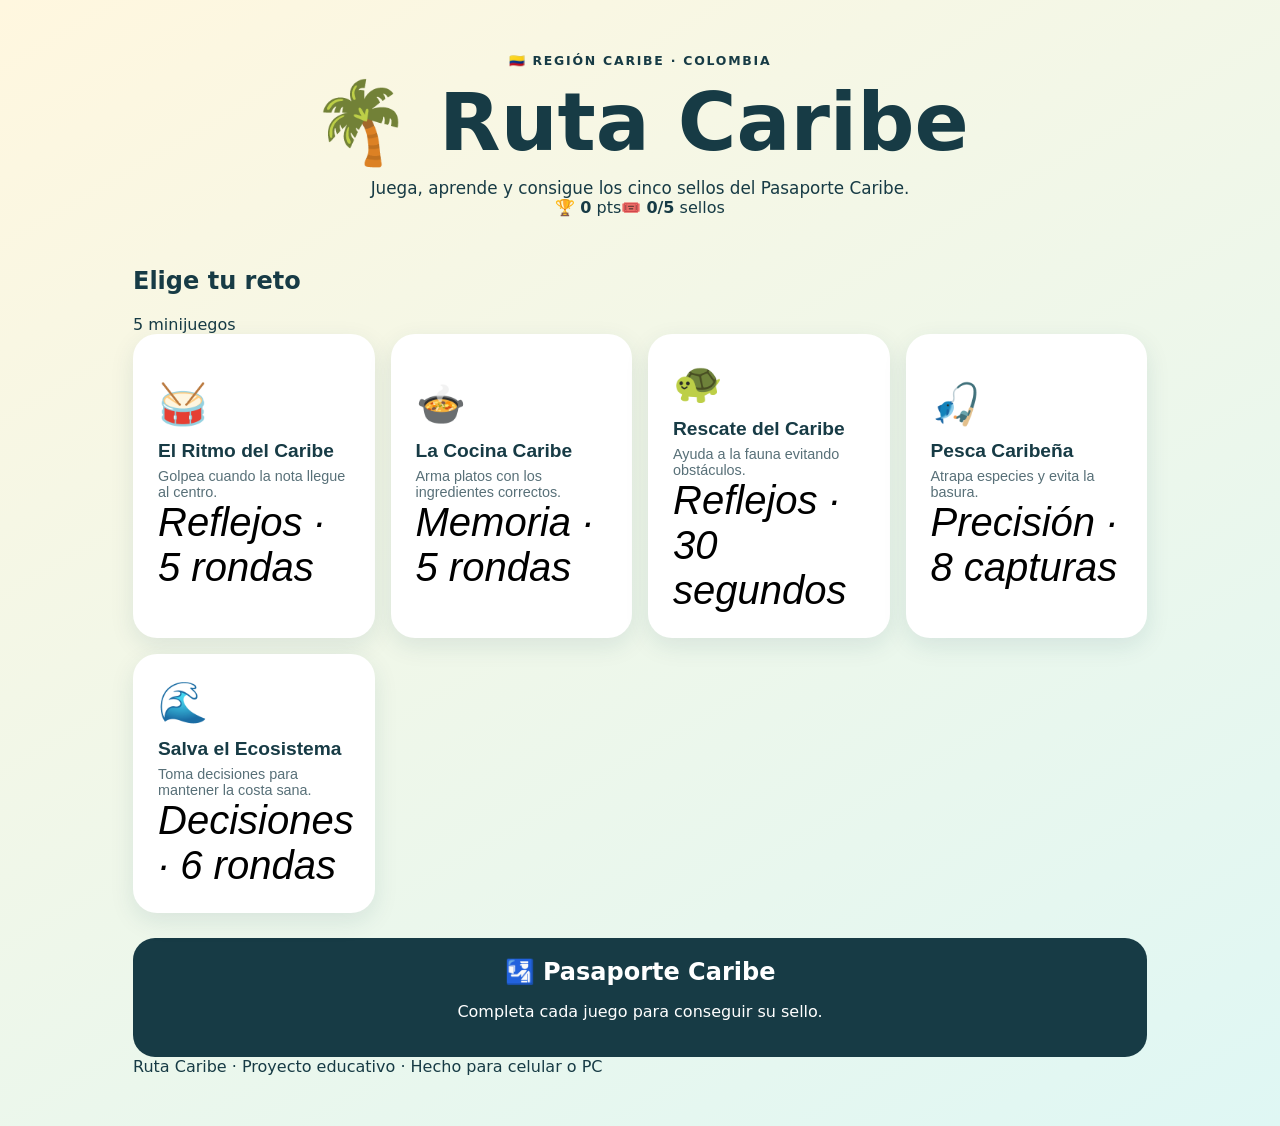
==== index.html @ 55f47e99 "Actualizar Ruta Caribe: cinco minijuegos" ====
<!doctype html><html lang="es"><head><meta charset="utf-8"><meta name="viewport" content="width=device-width,initial-scale=1"><meta name="theme-color" content="#087f8c"><title>Ruta Caribe · Juegos</title><link rel="stylesheet" href="style.css"></head><body><main><header class="hero"><div class="eyebrow">🇨🇴 REGIÓN CARIBE · COLOMBIA</div><h1>🌴 Ruta Caribe</h1><p>Juega, aprende y consigue los cinco sellos del Pasaporte Caribe.</p><div class="hero-stats"><span>🏆 <b id="totalScore">0</b> pts</span><span>🎟️ <b id="progress">0/5</b> sellos</span></div></header><section id="menu"><div class="section-title"><h2>Elige tu reto</h2><span>5 minijuegos</span></div><div class="grid"><button class="game-card" data-game="ritmo"><span class="icon">🥁</span><b>El Ritmo del Caribe</b><small>Golpea cuando la nota llegue al centro.</small><em>Reflejos · 5 rondas</em></button><button class="game-card" data-game="cocina"><span class="icon">🍲</span><b>La Cocina Caribe</b><small>Arma platos con los ingredientes correctos.</small><em>Memoria · 5 rondas</em></button><button class="game-card" data-game="rescate"><span class="icon">🐢</span><b>Rescate del Caribe</b><small>Ayuda a la fauna evitando obstáculos.</small><em>Reflejos · 30 segundos</em></button><button class="game-card" data-game="pesca"><span class="icon">🎣</span><b>Pesca Caribeña</b><small>Atrapa especies y evita la basura.</small><em>Precisión · 8 capturas</em></button><button class="game-card" data-game="eco"><span class="icon">🌊</span><b>Salva el Ecosistema</b><small>Toma decisiones para mantener la costa sana.</small><em>Decisiones · 6 rondas</em></button></div></section><section id="game" class="hidden"><button id="back" class="back">← Volver al menú</button><div id="gameContent"></div></section><section class="passport"><div><h2>🛂 Pasaporte Caribe</h2><p>Completa cada juego para conseguir su sello.</p></div><div id="stamps"></div></section><footer>Ruta Caribe · Proyecto educativo · Hecho para celular o PC</footer></main><script src="app.js"></script></body></html>
---- style.css ----
*{box-sizing:border-box}body{margin:0;font-family:system-ui,-apple-system,Segoe UI,sans-serif;background:linear-gradient(150deg,#fff7df,#dff7f4);color:#173b45;min-height:100vh}main{max-width:1050px;margin:auto;padding:28px 18px 50px}header{text-align:center;padding:25px 10px 30px}.eyebrow{font-size:.78rem;font-weight:800;letter-spacing:.14em}h1{font-size:clamp(2.4rem,8vw,5rem);margin:8px 0}header p{max-width:650px;margin:auto;font-size:1.05rem}.grid{display:grid;grid-template-columns:repeat(auto-fit,minmax(220px,1fr));gap:16px}.grid button{border:0;border-radius:24px;padding:25px;text-align:left;background:#fff;box-shadow:0 8px 25px #1748541a;cursor:pointer;transition:.2s;font-size:2.5rem}.grid button:hover{transform:translateY(-5px)}button b,button small{display:block}button b{font-size:1.2rem;margin:12px 0 6px;color:#173b45}button small{font-size:.9rem;color:#587078}.passport{margin-top:25px;background:#173b45;color:white;border-radius:22px;padding:20px;text-align:center}.passport h2{margin:0 0 12px}.hidden{display:none}.back{border:0;background:#fff;border-radius:12px;padding:10px 15px;cursor:pointer;margin-bottom:15px}.card{background:#fff;border-radius:24px;padding:25px;box-shadow:0 8px 25px #1748541a}.choices{display:grid;gap:10px;margin-top:18px}.choices button,.primary{border:0;border-radius:14px;padding:14px;background:#e7f5f2;cursor:pointer;font-weight:700}.choices button:hover,.primary:hover{background:#ccebe5}.score{font-weight:800}.place{font-size:3rem}.feedback{min-height:30px;font-weight:800;margin-top:15px}
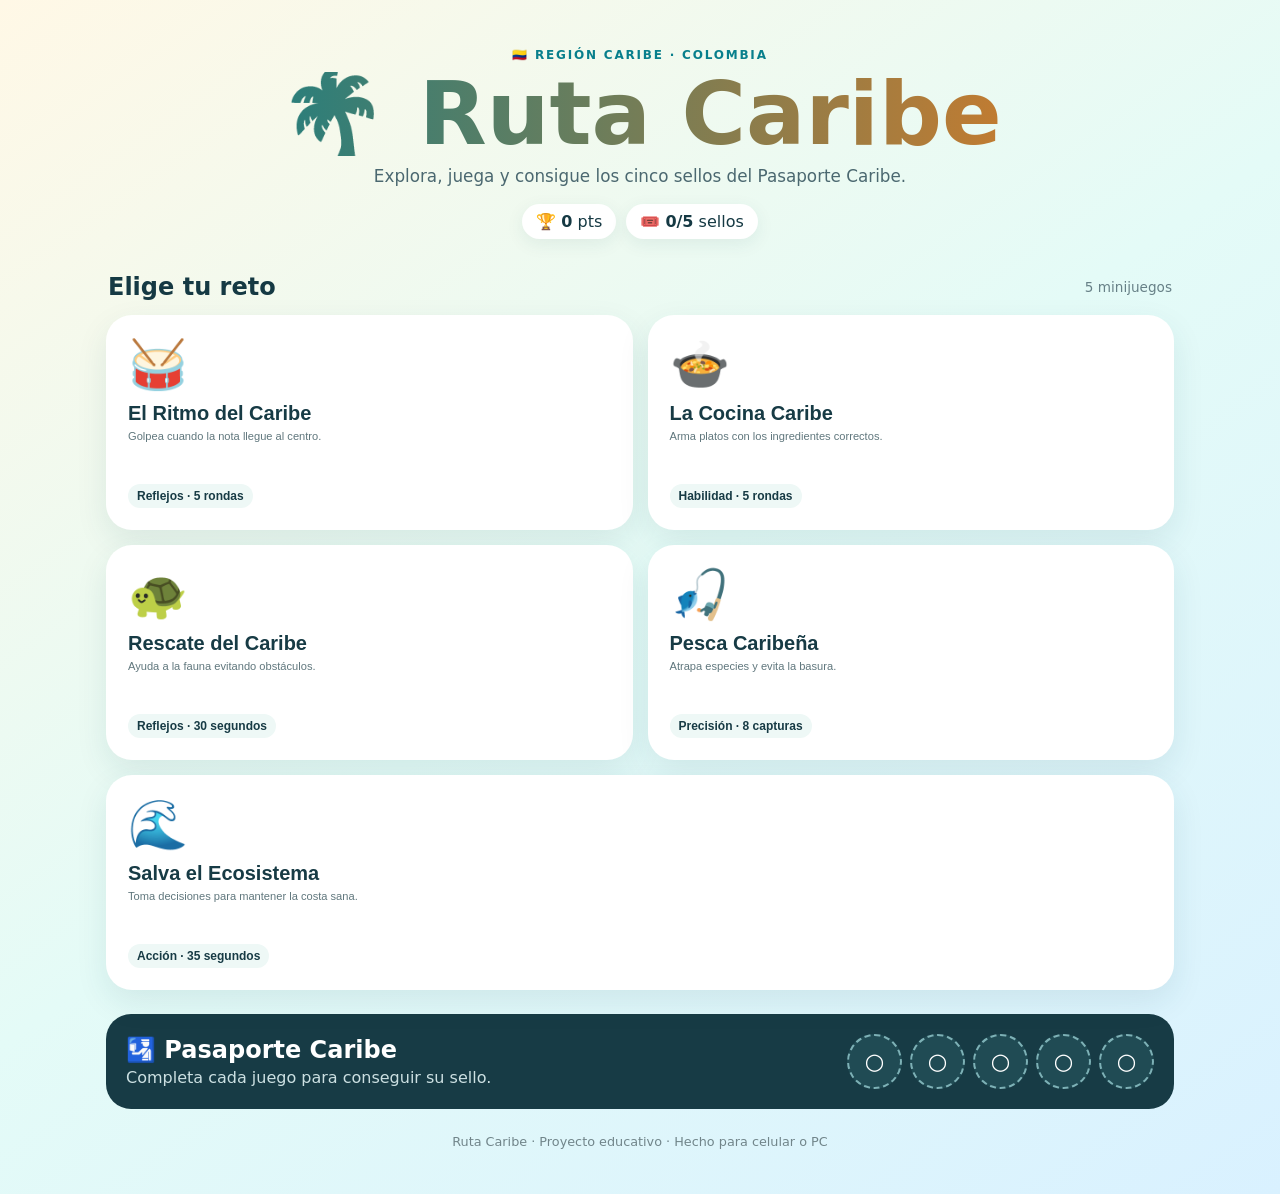
==== commit 5b7fec09: "Corregir menú y enfoque de minijuegos" ====
--- a/index.html
+++ b/index.html
@@ -1 +1 @@
-<!doctype html><html lang="es"><head><meta charset="utf-8"><meta name="viewport" content="width=device-width,initial-scale=1"><meta name="theme-color" content="#087f8c"><title>Ruta Caribe · Juegos</title><link rel="stylesheet" href="style.css"></head><body><main><header class="hero"><div class="eyebrow">🇨🇴 REGIÓN CARIBE · COLOMBIA</div><h1>🌴 Ruta Caribe</h1><p>Juega, aprende y consigue los cinco sellos del Pasaporte Caribe.</p><div class="hero-stats"><span>🏆 <b id="totalScore">0</b> pts</span><span>🎟️ <b id="progress">0/5</b> sellos</span></div></header><section id="menu"><div class="section-title"><h2>Elige tu reto</h2><span>5 minijuegos</span></div><div class="grid"><button class="game-card" data-game="ritmo"><span class="icon">🥁</span><b>El Ritmo del Caribe</b><small>Golpea cuando la nota llegue al centro.</small><em>Reflejos · 5 rondas</em></button><button class="game-card" data-game="cocina"><span class="icon">🍲</span><b>La Cocina Caribe</b><small>Arma platos con los ingredientes correctos.</small><em>Memoria · 5 rondas</em></button><button class="game-card" data-game="rescate"><span class="icon">🐢</span><b>Rescate del Caribe</b><small>Ayuda a la fauna evitando obstáculos.</small><em>Reflejos · 30 segundos</em></button><button class="game-card" data-game="pesca"><span class="icon">🎣</span><b>Pesca Caribeña</b><small>Atrapa especies y evita la basura.</small><em>Precisión · 8 capturas</em></button><button class="game-card" data-game="eco"><span class="icon">🌊</span><b>Salva el Ecosistema</b><small>Toma decisiones para mantener la costa sana.</small><em>Decisiones · 6 rondas</em></button></div></section><section id="game" class="hidden"><button id="back" class="back">← Volver al menú</button><div id="gameContent"></div></section><section class="passport"><div><h2>🛂 Pasaporte Caribe</h2><p>Completa cada juego para conseguir su sello.</p></div><div id="stamps"></div></section><footer>Ruta Caribe · Proyecto educativo · Hecho para celular o PC</footer></main><script src="app.js"></script></body></html>+<!doctype html><html lang="es"><head><meta charset="utf-8"><meta name="viewport" content="width=device-width,initial-scale=1"><meta name="theme-color" content="#087f8c"><title>Ruta Caribe · Juegos</title><link rel="stylesheet" href="style.css"></head><body><main><header class="hero"><div class="eyebrow">🇨🇴 REGIÓN CARIBE · COLOMBIA</div><h1>🌴 Ruta Caribe</h1><p>Explora, juega y consigue los cinco sellos del Pasaporte Caribe.</p><div class="hero-stats"><span>🏆 <b id="totalScore">0</b> pts</span><span>🎟️ <b id="progress">0/5</b> sellos</span></div></header><section id="menu"><div class="section-title"><h2>Elige tu reto</h2><span>5 minijuegos</span></div><div class="grid"><button class="game-card" data-game="ritmo"><span class="icon">🥁</span><b>El Ritmo del Caribe</b><small>Golpea cuando la nota llegue al centro.</small><em>Reflejos · 5 rondas</em></button><button class="game-card" data-game="cocina"><span class="icon">🍲</span><b>La Cocina Caribe</b><small>Arma platos con los ingredientes correctos.</small><em>Habilidad · 5 rondas</em></button><button class="game-card" data-game="rescate"><span class="icon">🐢</span><b>Rescate del Caribe</b><small>Ayuda a la fauna evitando obstáculos.</small><em>Reflejos · 30 segundos</em></button><button class="game-card" data-game="pesca"><span class="icon">🎣</span><b>Pesca Caribeña</b><small>Atrapa especies y evita la basura.</small><em>Precisión · 8 capturas</em></button><button class="game-card" data-game="eco"><span class="icon">🌊</span><b>Salva el Ecosistema</b><small>Toma decisiones para mantener la costa sana.</small><em>Acción · 35 segundos</em></button></div></section><section id="game" class="hidden"><button id="back" class="back">← Volver al menú</button><div id="gameContent"></div></section><section class="passport"><div><h2>🛂 Pasaporte Caribe</h2><p>Completa cada juego para conseguir su sello.</p></div><div id="stamps"></div></section><footer>Ruta Caribe · Proyecto educativo · Hecho para celular o PC</footer></main><script src="app.js"></script></body></html>
--- a/style.css
+++ b/style.css
@@ -1 +1 @@
-*{box-sizing:border-box}body{margin:0;font-family:system-ui,-apple-system,Segoe UI,sans-serif;background:linear-gradient(150deg,#fff7df,#dff7f4);color:#173b45;min-height:100vh}main{max-width:1050px;margin:auto;padding:28px 18px 50px}header{text-align:center;padding:25px 10px 30px}.eyebrow{font-size:.78rem;font-weight:800;letter-spacing:.14em}h1{font-size:clamp(2.4rem,8vw,5rem);margin:8px 0}header p{max-width:650px;margin:auto;font-size:1.05rem}.grid{display:grid;grid-template-columns:repeat(auto-fit,minmax(220px,1fr));gap:16px}.grid button{border:0;border-radius:24px;padding:25px;text-align:left;background:#fff;box-shadow:0 8px 25px #1748541a;cursor:pointer;transition:.2s;font-size:2.5rem}.grid button:hover{transform:translateY(-5px)}button b,button small{display:block}button b{font-size:1.2rem;margin:12px 0 6px;color:#173b45}button small{font-size:.9rem;color:#587078}.passport{margin-top:25px;background:#173b45;color:white;border-radius:22px;padding:20px;text-align:center}.passport h2{margin:0 0 12px}.hidden{display:none}.back{border:0;background:#fff;border-radius:12px;padding:10px 15px;cursor:pointer;margin-bottom:15px}.card{background:#fff;border-radius:24px;padding:25px;box-shadow:0 8px 25px #1748541a}.choices{display:grid;gap:10px;margin-top:18px}.choices button,.primary{border:0;border-radius:14px;padding:14px;background:#e7f5f2;cursor:pointer;font-weight:700}.choices button:hover,.primary:hover{background:#ccebe5}.score{font-weight:800}.place{font-size:3rem}.feedback{min-height:30px;font-weight:800;margin-top:15px}+*{box-sizing:border-box}body{margin:0;font-family:system-ui,-apple-system,"Segoe UI",sans-serif;background:linear-gradient(145deg,#fff8e6,#e4fbf7,#d9f1ff);color:#153943;min-height:100vh}main{width:min(1100px,100%);margin:auto;padding:20px 16px 45px}.hero{text-align:center;padding:28px 10px 24px}.eyebrow{font-size:.75rem;font-weight:900;letter-spacing:.15em;color:#087f8c}.hero h1{font-size:clamp(2.7rem,11vw,5.5rem);line-height:.95;margin:10px 0;background:linear-gradient(90deg,#087f8c,#e27b21);-webkit-background-clip:text;background-clip:text;color:transparent}.hero p{max-width:620px;margin:0 auto 18px;font-size:1.05rem;color:#4b6870}.hero-stats{display:flex;justify-content:center;gap:10px;flex-wrap:wrap}.hero-stats span{background:#fff;border-radius:99px;padding:8px 14px;box-shadow:0 5px 18px #17485414}.section-title{display:flex;align-items:center;justify-content:space-between;margin:10px 2px 14px}.section-title h2{margin:0}.section-title span{font-size:.85rem;color:#678087}.grid{display:grid;grid-template-columns:repeat(2,1fr);gap:15px}.game-card{border:0;border-radius:26px;padding:22px;text-align:left;background:#fff;box-shadow:0 12px 32px #17485418;cursor:pointer;transition:.2s;color:#173b45}.game-card:hover{transform:translateY(-5px)}.game-card .icon{font-size:3rem;display:block}.game-card b{font-size:1.25rem;display:block;margin:9px 0 5px}.game-card small{display:block;color:#60777d;min-height:42px}.game-card em{display:inline-block;margin-top:12px;font-size:.75rem;font-style:normal;font-weight:800;padding:5px 9px;border-radius:99px;background:#eef8f6}.game-card:last-child{grid-column:1/-1}.hidden{display:none!important}.back,.primary{border:0;background:#fff;border-radius:14px;padding:10px 16px;cursor:pointer;font-weight:800;box-shadow:0 5px 15px #17485414}.back{margin-bottom:14px}.card{background:#fff;border-radius:26px;padding:24px;box-shadow:0 12px 35px #17485418}.game-head{display:flex;justify-content:space-between;gap:10px;align-items:center;flex-wrap:wrap}.game-head h2{margin:0}.badge{background:#e9f7f4;border-radius:99px;padding:7px 11px;font-weight:800}.choices,.cook-grid{display:grid;grid-template-columns:repeat(2,1fr);gap:10px;margin-top:18px}.choices button,.ingredient{border:0;border-radius:15px;padding:14px;background:#eaf6f4;cursor:pointer;font-weight:800;color:#173b45}.feedback{min-height:28px;font-weight:900;margin-top:14px}.score-big{text-align:center;font-size:2rem;font-weight:950}.bar,.meter{height:12px;border-radius:99px;background:#e9eeee;overflow:hidden;margin:12px 0}.bar i,.meter i{display:block;height:100%;transition:.3s}.timing{height:90px;background:#edf7f5;border-radius:18px;position:relative;overflow:hidden;margin:22px 0}.timing .target{position:absolute;left:47%;width:6%;height:100%;background:#9adfd4}.note{position:absolute;top:18px;font-size:2.8rem}.ingredient{background:#fff;border:2px solid #e5ecec}.ingredient.selected{border-color:#087f8c;background:#e8f7f4}.dish{text-align:center;font-size:4rem}.arena{height:300px;border-radius:22px;background:linear-gradient(#a8e5f0 0 60%,#d8c58c 60%);position:relative;overflow:hidden}.player{position:absolute;bottom:25px;left:45%;font-size:3rem}.obstacle,.coin{position:absolute;font-size:2.2rem}.fish-zone{height:330px;border-radius:22px;background:linear-gradient(#8edbe8,#1593ad 70%,#0d7085);position:relative;overflow:hidden}.fish,.trash{position:absolute;font-size:2.2rem;cursor:pointer}.eco-option{display:grid;grid-template-columns:auto 1fr;gap:12px;align-items:center;text-align:left;width:100%;border:0;border-radius:15px;padding:15px;background:#eaf6f4;margin:8px 0;cursor:pointer}.passport{margin-top:24px;background:#173b45;color:#fff;border-radius:25px;padding:20px;display:flex;align-items:center;justify-content:space-between;gap:15px;flex-wrap:wrap}.passport h2{margin:0 0 4px}.passport p{margin:0;color:#cce0e2}.stamp-row{display:flex;gap:8px}.stamp{width:55px;height:55px;border-radius:50%;border:2px dashed #7db1b6;display:grid;place-items:center;font-size:1.4rem;background:#204b54}.stamp.done{background:#ffc857;color:#173b45;border-style:solid}footer{text-align:center;color:#71858a;font-size:.8rem;margin-top:25px}@media(max-width:650px){.grid,.choices,.cook-grid{grid-template-columns:1fr}.game-card:last-child{grid-column:auto}.card{padding:18px}.stamp{width:48px;height:48px}}
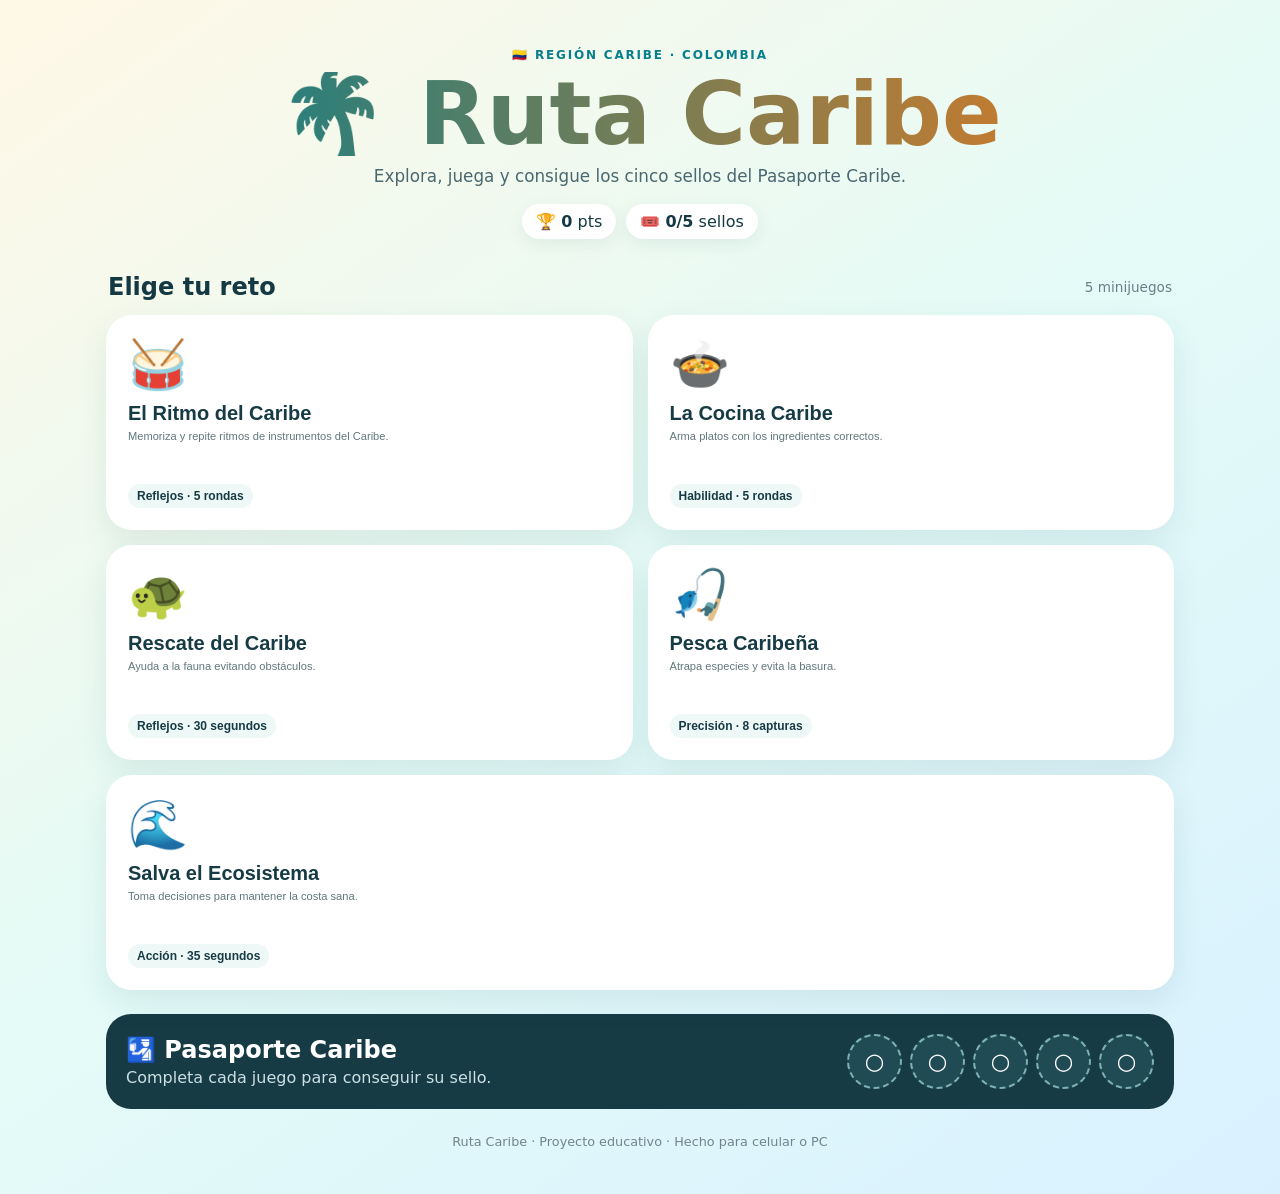
==== commit a97522e8: "Actualizar descripcion de El Ritmo del Caribe" ====
--- a/index.html
+++ b/index.html
@@ -1 +1 @@
-<!doctype html><html lang="es"><head><meta charset="utf-8"><meta name="viewport" content="width=device-width,initial-scale=1"><meta name="theme-color" content="#087f8c"><title>Ruta Caribe · Juegos</title><link rel="stylesheet" href="style.css"></head><body><main><header class="hero"><div class="eyebrow">🇨🇴 REGIÓN CARIBE · COLOMBIA</div><h1>🌴 Ruta Caribe</h1><p>Explora, juega y consigue los cinco sellos del Pasaporte Caribe.</p><div class="hero-stats"><span>🏆 <b id="totalScore">0</b> pts</span><span>🎟️ <b id="progress">0/5</b> sellos</span></div></header><section id="menu"><div class="section-title"><h2>Elige tu reto</h2><span>5 minijuegos</span></div><div class="grid"><button class="game-card" data-game="ritmo"><span class="icon">🥁</span><b>El Ritmo del Caribe</b><small>Golpea cuando la nota llegue al centro.</small><em>Reflejos · 5 rondas</em></button><button class="game-card" data-game="cocina"><span class="icon">🍲</span><b>La Cocina Caribe</b><small>Arma platos con los ingredientes correctos.</small><em>Habilidad · 5 rondas</em></button><button class="game-card" data-game="rescate"><span class="icon">🐢</span><b>Rescate del Caribe</b><small>Ayuda a la fauna evitando obstáculos.</small><em>Reflejos · 30 segundos</em></button><button class="game-card" data-game="pesca"><span class="icon">🎣</span><b>Pesca Caribeña</b><small>Atrapa especies y evita la basura.</small><em>Precisión · 8 capturas</em></button><button class="game-card" data-game="eco"><span class="icon">🌊</span><b>Salva el Ecosistema</b><small>Toma decisiones para mantener la costa sana.</small><em>Acción · 35 segundos</em></button></div></section><section id="game" class="hidden"><button id="back" class="back">← Volver al menú</button><div id="gameContent"></div></section><section class="passport"><div><h2>🛂 Pasaporte Caribe</h2><p>Completa cada juego para conseguir su sello.</p></div><div id="stamps"></div></section><footer>Ruta Caribe · Proyecto educativo · Hecho para celular o PC</footer></main><script src="app.js"></script></body></html>+<!doctype html><html lang="es"><head><meta charset="utf-8"><meta name="viewport" content="width=device-width,initial-scale=1"><meta name="theme-color" content="#087f8c"><title>Ruta Caribe · Juegos</title><link rel="stylesheet" href="style.css"></head><body><main><header class="hero"><div class="eyebrow">🇨🇴 REGIÓN CARIBE · COLOMBIA</div><h1>🌴 Ruta Caribe</h1><p>Explora, juega y consigue los cinco sellos del Pasaporte Caribe.</p><div class="hero-stats"><span>🏆 <b id="totalScore">0</b> pts</span><span>🎟️ <b id="progress">0/5</b> sellos</span></div></header><section id="menu"><div class="section-title"><h2>Elige tu reto</h2><span>5 minijuegos</span></div><div class="grid"><button class="game-card" data-game="ritmo"><span class="icon">🥁</span><b>El Ritmo del Caribe</b><small>Memoriza y repite ritmos de instrumentos del Caribe.</small><em>Reflejos · 5 rondas</em></button><button class="game-card" data-game="cocina"><span class="icon">🍲</span><b>La Cocina Caribe</b><small>Arma platos con los ingredientes correctos.</small><em>Habilidad · 5 rondas</em></button><button class="game-card" data-game="rescate"><span class="icon">🐢</span><b>Rescate del Caribe</b><small>Ayuda a la fauna evitando obstáculos.</small><em>Reflejos · 30 segundos</em></button><button class="game-card" data-game="pesca"><span class="icon">🎣</span><b>Pesca Caribeña</b><small>Atrapa especies y evita la basura.</small><em>Precisión · 8 capturas</em></button><button class="game-card" data-game="eco"><span class="icon">🌊</span><b>Salva el Ecosistema</b><small>Toma decisiones para mantener la costa sana.</small><em>Acción · 35 segundos</em></button></div></section><section id="game" class="hidden"><button id="back" class="back">← Volver al menú</button><div id="gameContent"></div></section><section class="passport"><div><h2>🛂 Pasaporte Caribe</h2><p>Completa cada juego para conseguir su sello.</p></div><div id="stamps"></div></section><footer>Ruta Caribe · Proyecto educativo · Hecho para celular o PC</footer></main><script src="app.js"></script></body></html>
--- a/style.css
+++ b/style.css
@@ -1 +1,7 @@
-*{box-sizing:border-box}body{margin:0;font-family:system-ui,-apple-system,"Segoe UI",sans-serif;background:linear-gradient(145deg,#fff8e6,#e4fbf7,#d9f1ff);color:#153943;min-height:100vh}main{width:min(1100px,100%);margin:auto;padding:20px 16px 45px}.hero{text-align:center;padding:28px 10px 24px}.eyebrow{font-size:.75rem;font-weight:900;letter-spacing:.15em;color:#087f8c}.hero h1{font-size:clamp(2.7rem,11vw,5.5rem);line-height:.95;margin:10px 0;background:linear-gradient(90deg,#087f8c,#e27b21);-webkit-background-clip:text;background-clip:text;color:transparent}.hero p{max-width:620px;margin:0 auto 18px;font-size:1.05rem;color:#4b6870}.hero-stats{display:flex;justify-content:center;gap:10px;flex-wrap:wrap}.hero-stats span{background:#fff;border-radius:99px;padding:8px 14px;box-shadow:0 5px 18px #17485414}.section-title{display:flex;align-items:center;justify-content:space-between;margin:10px 2px 14px}.section-title h2{margin:0}.section-title span{font-size:.85rem;color:#678087}.grid{display:grid;grid-template-columns:repeat(2,1fr);gap:15px}.game-card{border:0;border-radius:26px;padding:22px;text-align:left;background:#fff;box-shadow:0 12px 32px #17485418;cursor:pointer;transition:.2s;color:#173b45}.game-card:hover{transform:translateY(-5px)}.game-card .icon{font-size:3rem;display:block}.game-card b{font-size:1.25rem;display:block;margin:9px 0 5px}.game-card small{display:block;color:#60777d;min-height:42px}.game-card em{display:inline-block;margin-top:12px;font-size:.75rem;font-style:normal;font-weight:800;padding:5px 9px;border-radius:99px;background:#eef8f6}.game-card:last-child{grid-column:1/-1}.hidden{display:none!important}.back,.primary{border:0;background:#fff;border-radius:14px;padding:10px 16px;cursor:pointer;font-weight:800;box-shadow:0 5px 15px #17485414}.back{margin-bottom:14px}.card{background:#fff;border-radius:26px;padding:24px;box-shadow:0 12px 35px #17485418}.game-head{display:flex;justify-content:space-between;gap:10px;align-items:center;flex-wrap:wrap}.game-head h2{margin:0}.badge{background:#e9f7f4;border-radius:99px;padding:7px 11px;font-weight:800}.choices,.cook-grid{display:grid;grid-template-columns:repeat(2,1fr);gap:10px;margin-top:18px}.choices button,.ingredient{border:0;border-radius:15px;padding:14px;background:#eaf6f4;cursor:pointer;font-weight:800;color:#173b45}.feedback{min-height:28px;font-weight:900;margin-top:14px}.score-big{text-align:center;font-size:2rem;font-weight:950}.bar,.meter{height:12px;border-radius:99px;background:#e9eeee;overflow:hidden;margin:12px 0}.bar i,.meter i{display:block;height:100%;transition:.3s}.timing{height:90px;background:#edf7f5;border-radius:18px;position:relative;overflow:hidden;margin:22px 0}.timing .target{position:absolute;left:47%;width:6%;height:100%;background:#9adfd4}.note{position:absolute;top:18px;font-size:2.8rem}.ingredient{background:#fff;border:2px solid #e5ecec}.ingredient.selected{border-color:#087f8c;background:#e8f7f4}.dish{text-align:center;font-size:4rem}.arena{height:300px;border-radius:22px;background:linear-gradient(#a8e5f0 0 60%,#d8c58c 60%);position:relative;overflow:hidden}.player{position:absolute;bottom:25px;left:45%;font-size:3rem}.obstacle,.coin{position:absolute;font-size:2.2rem}.fish-zone{height:330px;border-radius:22px;background:linear-gradient(#8edbe8,#1593ad 70%,#0d7085);position:relative;overflow:hidden}.fish,.trash{position:absolute;font-size:2.2rem;cursor:pointer}.eco-option{display:grid;grid-template-columns:auto 1fr;gap:12px;align-items:center;text-align:left;width:100%;border:0;border-radius:15px;padding:15px;background:#eaf6f4;margin:8px 0;cursor:pointer}.passport{margin-top:24px;background:#173b45;color:#fff;border-radius:25px;padding:20px;display:flex;align-items:center;justify-content:space-between;gap:15px;flex-wrap:wrap}.passport h2{margin:0 0 4px}.passport p{margin:0;color:#cce0e2}.stamp-row{display:flex;gap:8px}.stamp{width:55px;height:55px;border-radius:50%;border:2px dashed #7db1b6;display:grid;place-items:center;font-size:1.4rem;background:#204b54}.stamp.done{background:#ffc857;color:#173b45;border-style:solid}footer{text-align:center;color:#71858a;font-size:.8rem;margin-top:25px}@media(max-width:650px){.grid,.choices,.cook-grid{grid-template-columns:1fr}.game-card:last-child{grid-column:auto}.card{padding:18px}.stamp{width:48px;height:48px}}+*{box-sizing:border-box}body{margin:0;font-family:system-ui,-apple-system,"Segoe UI",sans-serif;background:linear-gradient(145deg,#fff8e6,#e4fbf7,#d9f1ff);color:#153943;min-height:100vh}main{width:min(1100px,100%);margin:auto;padding:20px 16px 45px}.hero{text-align:center;padding:28px 10px 24px}.eyebrow{font-size:.75rem;font-weight:900;letter-spacing:.15em;color:#087f8c}.hero h1{font-size:clamp(2.7rem,11vw,5.5rem);line-height:.95;margin:10px 0;background:linear-gradient(90deg,#087f8c,#e27b21);-webkit-background-clip:text;background-clip:text;color:transparent}.hero p{max-width:620px;margin:0 auto 18px;font-size:1.05rem;color:#4b6870}.hero-stats{display:flex;justify-content:center;gap:10px;flex-wrap:wrap}.hero-stats span{background:#fff;border-radius:99px;padding:8px 14px;box-shadow:0 5px 18px #17485414}.section-title{display:flex;align-items:center;justify-content:space-between;margin:10px 2px 14px}.section-title h2{margin:0}.section-title span{font-size:.85rem;color:#678087}.grid{display:grid;grid-template-columns:repeat(2,1fr);gap:15px}.game-card{border:0;border-radius:26px;padding:22px;text-align:left;background:#fff;box-shadow:0 12px 32px #17485418;cursor:pointer;transition:.2s;color:#173b45}.game-card:hover{transform:translateY(-5px)}.game-card .icon{font-size:3rem;display:block}.game-card b{font-size:1.25rem;display:block;margin:9px 0 5px}.game-card small{display:block;color:#60777d;min-height:42px}.game-card em{display:inline-block;margin-top:12px;font-size:.75rem;font-style:normal;font-weight:800;padding:5px 9px;border-radius:99px;background:#eef8f6}.game-card:last-child{grid-column:1/-1}.hidden{display:none!important}.back,.primary{border:0;background:#fff;border-radius:14px;padding:10px 16px;cursor:pointer;font-weight:800;box-shadow:0 5px 15px #17485414}.back{margin-bottom:14px}.card{background:#fff;border-radius:26px;padding:24px;box-shadow:0 12px 35px #17485418}.game-head{display:flex;justify-content:space-between;gap:10px;align-items:center;flex-wrap:wrap}.game-head h2{margin:0}.badge{background:#e9f7f4;border-radius:99px;padding:7px 11px;font-weight:800}.choices,.cook-grid{display:grid;grid-template-columns:repeat(2,1fr);gap:10px;margin-top:18px}.choices button,.ingredient{border:0;border-radius:15px;padding:14px;background:#eaf6f4;cursor:pointer;font-weight:800;color:#173b45}.feedback{min-height:28px;font-weight:900;margin-top:14px}.score-big{text-align:center;font-size:2rem;font-weight:950}.bar,.meter{height:12px;border-radius:99px;background:#e9eeee;overflow:hidden;margin:12px 0}.bar i,.meter i{display:block;height:100%;transition:.3s}.timing{height:90px;background:#edf7f5;border-radius:18px;position:relative;overflow:hidden;margin:22px 0}.timing .target{position:absolute;left:47%;width:6%;height:100%;background:#9adfd4}.note{position:absolute;top:18px;font-size:2.8rem}.ingredient{background:#fff;border:2px solid #e5ecec}.ingredient.selected{border-color:#087f8c;background:#e8f7f4}.dish{text-align:center;font-size:4rem}.arena{height:300px;border-radius:22px;background:linear-gradient(#a8e5f0 0 60%,#d8c58c 60%);position:relative;overflow:hidden}.player{position:absolute;bottom:25px;left:45%;font-size:3rem}.obstacle,.coin{position:absolute;font-size:2.2rem}.fish-zone{height:330px;border-radius:22px;background:linear-gradient(#8edbe8,#1593ad 70%,#0d7085);position:relative;overflow:hidden}.fish,.trash{position:absolute;font-size:2.2rem;cursor:pointer}.eco-option{display:grid;grid-template-columns:auto 1fr;gap:12px;align-items:center;text-align:left;width:100%;border:0;border-radius:15px;padding:15px;background:#eaf6f4;margin:8px 0;cursor:pointer}.passport{margin-top:24px;background:#173b45;color:#fff;border-radius:25px;padding:20px;display:flex;align-items:center;justify-content:space-between;gap:15px;flex-wrap:wrap}.passport h2{margin:0 0 4px}.passport p{margin:0;color:#cce0e2}.stamp-row{display:flex;gap:8px}.stamp{width:55px;height:55px;border-radius:50%;border:2px dashed #7db1b6;display:grid;place-items:center;font-size:1.4rem;background:#204b54}.stamp.done{background:#ffc857;color:#173b45;border-style:solid}footer{text-align:center;color:#71858a;font-size:.8rem;margin-top:25px}@media(max-width:650px){.grid,.choices,.cook-grid{grid-template-columns:1fr}.game-card:last-child{grid-column:auto}.card{padding:18px}.stamp{width:48px;height:48px}}
+.big-action{font-size:1.05rem;padding:14px 18px}
+.action-row{display:flex;gap:10px;flex-wrap:wrap;margin-top:14px}
+.stat-line{display:flex;justify-content:space-between;gap:10px;flex-wrap:wrap;margin:12px 0;font-weight:800}
+.choice-note{font-size:.9rem;color:#698087}
+.eco-board{touch-action:manipulation}
+.eco-item{position:absolute;font-size:2rem;border:0;background:transparent;cursor:pointer}
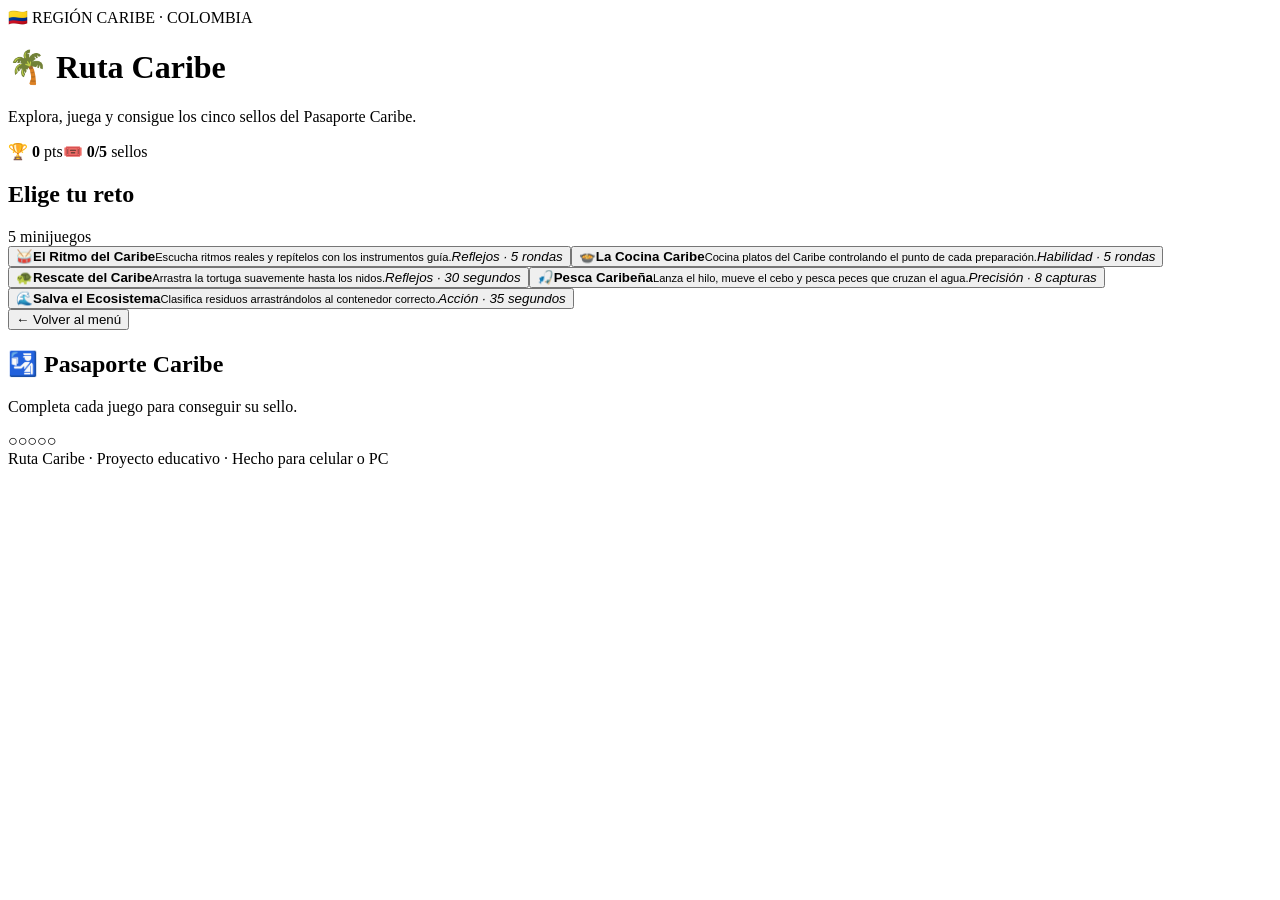
==== commit 47dd0d5a: "Actualizar descripciones de los minijuegos" ====
--- a/index.html
+++ b/index.html
@@ -1 +1 @@
-<!doctype html><html lang="es"><head><meta charset="utf-8"><meta name="viewport" content="width=device-width,initial-scale=1"><meta name="theme-color" content="#087f8c"><title>Ruta Caribe · Juegos</title><link rel="stylesheet" href="style.css"></head><body><main><header class="hero"><div class="eyebrow">🇨🇴 REGIÓN CARIBE · COLOMBIA</div><h1>🌴 Ruta Caribe</h1><p>Explora, juega y consigue los cinco sellos del Pasaporte Caribe.</p><div class="hero-stats"><span>🏆 <b id="totalScore">0</b> pts</span><span>🎟️ <b id="progress">0/5</b> sellos</span></div></header><section id="menu"><div class="section-title"><h2>Elige tu reto</h2><span>5 minijuegos</span></div><div class="grid"><button class="game-card" data-game="ritmo"><span class="icon">🥁</span><b>El Ritmo del Caribe</b><small>Memoriza y repite ritmos de instrumentos del Caribe.</small><em>Reflejos · 5 rondas</em></button><button class="game-card" data-game="cocina"><span class="icon">🍲</span><b>La Cocina Caribe</b><small>Arma platos con los ingredientes correctos.</small><em>Habilidad · 5 rondas</em></button><button class="game-card" data-game="rescate"><span class="icon">🐢</span><b>Rescate del Caribe</b><small>Ayuda a la fauna evitando obstáculos.</small><em>Reflejos · 30 segundos</em></button><button class="game-card" data-game="pesca"><span class="icon">🎣</span><b>Pesca Caribeña</b><small>Atrapa especies y evita la basura.</small><em>Precisión · 8 capturas</em></button><button class="game-card" data-game="eco"><span class="icon">🌊</span><b>Salva el Ecosistema</b><small>Toma decisiones para mantener la costa sana.</small><em>Acción · 35 segundos</em></button></div></section><section id="game" class="hidden"><button id="back" class="back">← Volver al menú</button><div id="gameContent"></div></section><section class="passport"><div><h2>🛂 Pasaporte Caribe</h2><p>Completa cada juego para conseguir su sello.</p></div><div id="stamps"></div></section><footer>Ruta Caribe · Proyecto educativo · Hecho para celular o PC</footer></main><script src="app.js"></script></body></html>+<!doctype html><html lang="es"><head><meta charset="utf-8"><meta name="viewport" content="width=device-width,initial-scale=1"><meta name="theme-color" content="#087f8c"><title>Ruta Caribe · Juegos</title><link rel="stylesheet" href="style.css"></head><body><main><header class="hero"><div class="eyebrow">🇨🇴 REGIÓN CARIBE · COLOMBIA</div><h1>🌴 Ruta Caribe</h1><p>Explora, juega y consigue los cinco sellos del Pasaporte Caribe.</p><div class="hero-stats"><span>🏆 <b id="totalScore">0</b> pts</span><span>🎟️ <b id="progress">0/5</b> sellos</span></div></header><section id="menu"><div class="section-title"><h2>Elige tu reto</h2><span>5 minijuegos</span></div><div class="grid"><button class="game-card" data-game="ritmo"><span class="icon">🥁</span><b>El Ritmo del Caribe</b><small>Escucha ritmos reales y repítelos con los instrumentos guía.</small><em>Reflejos · 5 rondas</em></button><button class="game-card" data-game="cocina"><span class="icon">🍲</span><b>La Cocina Caribe</b><small>Cocina platos del Caribe controlando el punto de cada preparación.</small><em>Habilidad · 5 rondas</em></button><button class="game-card" data-game="rescate"><span class="icon">🐢</span><b>Rescate del Caribe</b><small>Arrastra la tortuga suavemente hasta los nidos.</small><em>Reflejos · 30 segundos</em></button><button class="game-card" data-game="pesca"><span class="icon">🎣</span><b>Pesca Caribeña</b><small>Lanza el hilo, mueve el cebo y pesca peces que cruzan el agua.</small><em>Precisión · 8 capturas</em></button><button class="game-card" data-game="eco"><span class="icon">🌊</span><b>Salva el Ecosistema</b><small>Clasifica residuos arrastrándolos al contenedor correcto.</small><em>Acción · 35 segundos</em></button></div></section><section id="game" class="hidden"><button id="back" class="back">← Volver al menú</button><div id="gameContent"></div></section><section class="passport"><div><h2>🛂 Pasaporte Caribe</h2><p>Completa cada juego para conseguir su sello.</p></div><div id="stamps"></div></section><footer>Ruta Caribe · Proyecto educativo · Hecho para celular o PC</footer></main><script src="app.js"></script></body></html>
--- a/style.css
+++ b/style.css
@@ -1,7 +1,8 @@
-*{box-sizing:border-box}body{margin:0;font-family:system-ui,-apple-system,"Segoe UI",sans-serif;background:linear-gradient(145deg,#fff8e6,#e4fbf7,#d9f1ff);color:#153943;min-height:100vh}main{width:min(1100px,100%);margin:auto;padding:20px 16px 45px}.hero{text-align:center;padding:28px 10px 24px}.eyebrow{font-size:.75rem;font-weight:900;letter-spacing:.15em;color:#087f8c}.hero h1{font-size:clamp(2.7rem,11vw,5.5rem);line-height:.95;margin:10px 0;background:linear-gradient(90deg,#087f8c,#e27b21);-webkit-background-clip:text;background-clip:text;color:transparent}.hero p{max-width:620px;margin:0 auto 18px;font-size:1.05rem;color:#4b6870}.hero-stats{display:flex;justify-content:center;gap:10px;flex-wrap:wrap}.hero-stats span{background:#fff;border-radius:99px;padding:8px 14px;box-shadow:0 5px 18px #17485414}.section-title{display:flex;align-items:center;justify-content:space-between;margin:10px 2px 14px}.section-title h2{margin:0}.section-title span{font-size:.85rem;color:#678087}.grid{display:grid;grid-template-columns:repeat(2,1fr);gap:15px}.game-card{border:0;border-radius:26px;padding:22px;text-align:left;background:#fff;box-shadow:0 12px 32px #17485418;cursor:pointer;transition:.2s;color:#173b45}.game-card:hover{transform:translateY(-5px)}.game-card .icon{font-size:3rem;display:block}.game-card b{font-size:1.25rem;display:block;margin:9px 0 5px}.game-card small{display:block;color:#60777d;min-height:42px}.game-card em{display:inline-block;margin-top:12px;font-size:.75rem;font-style:normal;font-weight:800;padding:5px 9px;border-radius:99px;background:#eef8f6}.game-card:last-child{grid-column:1/-1}.hidden{display:none!important}.back,.primary{border:0;background:#fff;border-radius:14px;padding:10px 16px;cursor:pointer;font-weight:800;box-shadow:0 5px 15px #17485414}.back{margin-bottom:14px}.card{background:#fff;border-radius:26px;padding:24px;box-shadow:0 12px 35px #17485418}.game-head{display:flex;justify-content:space-between;gap:10px;align-items:center;flex-wrap:wrap}.game-head h2{margin:0}.badge{background:#e9f7f4;border-radius:99px;padding:7px 11px;font-weight:800}.choices,.cook-grid{display:grid;grid-template-columns:repeat(2,1fr);gap:10px;margin-top:18px}.choices button,.ingredient{border:0;border-radius:15px;padding:14px;background:#eaf6f4;cursor:pointer;font-weight:800;color:#173b45}.feedback{min-height:28px;font-weight:900;margin-top:14px}.score-big{text-align:center;font-size:2rem;font-weight:950}.bar,.meter{height:12px;border-radius:99px;background:#e9eeee;overflow:hidden;margin:12px 0}.bar i,.meter i{display:block;height:100%;transition:.3s}.timing{height:90px;background:#edf7f5;border-radius:18px;position:relative;overflow:hidden;margin:22px 0}.timing .target{position:absolute;left:47%;width:6%;height:100%;background:#9adfd4}.note{position:absolute;top:18px;font-size:2.8rem}.ingredient{background:#fff;border:2px solid #e5ecec}.ingredient.selected{border-color:#087f8c;background:#e8f7f4}.dish{text-align:center;font-size:4rem}.arena{height:300px;border-radius:22px;background:linear-gradient(#a8e5f0 0 60%,#d8c58c 60%);position:relative;overflow:hidden}.player{position:absolute;bottom:25px;left:45%;font-size:3rem}.obstacle,.coin{position:absolute;font-size:2.2rem}.fish-zone{height:330px;border-radius:22px;background:linear-gradient(#8edbe8,#1593ad 70%,#0d7085);position:relative;overflow:hidden}.fish,.trash{position:absolute;font-size:2.2rem;cursor:pointer}.eco-option{display:grid;grid-template-columns:auto 1fr;gap:12px;align-items:center;text-align:left;width:100%;border:0;border-radius:15px;padding:15px;background:#eaf6f4;margin:8px 0;cursor:pointer}.passport{margin-top:24px;background:#173b45;color:#fff;border-radius:25px;padding:20px;display:flex;align-items:center;justify-content:space-between;gap:15px;flex-wrap:wrap}.passport h2{margin:0 0 4px}.passport p{margin:0;color:#cce0e2}.stamp-row{display:flex;gap:8px}.stamp{width:55px;height:55px;border-radius:50%;border:2px dashed #7db1b6;display:grid;place-items:center;font-size:1.4rem;background:#204b54}.stamp.done{background:#ffc857;color:#173b45;border-style:solid}footer{text-align:center;color:#71858a;font-size:.8rem;margin-top:25px}@media(max-width:650px){.grid,.choices,.cook-grid{grid-template-columns:1fr}.game-card:last-child{grid-column:auto}.card{padding:18px}.stamp{width:48px;height:48px}}
-.big-action{font-size:1.05rem;padding:14px 18px}
-.action-row{display:flex;gap:10px;flex-wrap:wrap;margin-top:14px}
-.stat-line{display:flex;justify-content:space-between;gap:10px;flex-wrap:wrap;margin:12px 0;font-weight:800}
-.choice-note{font-size:.9rem;color:#698087}
-.eco-board{touch-action:manipulation}
-.eco-item{position:absolute;font-size:2rem;border:0;background:transparent;cursor:pointer}
+
+.big-action{font-size:1.05rem;padding:14px 18px}.action-row{display:flex;gap:10px;flex-wrap:wrap;margin-top:14px}.stat-line{display:flex;justify-content:space-between;gap:10px;flex-wrap:wrap;margin:12px 0;font-weight:800}
+.rhythm-card{overflow:hidden}.listen-box{height:150px;border-radius:22px;background:#102f38;color:#dff7f5;display:grid;place-items:center;text-align:center;margin:20px 0;padding:20px;transition:.15s}.listen-box small{display:block;opacity:.7}.listen-wave{font-size:2.2rem;letter-spacing:.2em}.listen-box.beat{transform:scale(1.015);box-shadow:0 0 0 5px #9adfd455}.listen-box.listening{background:#174c57}.rhythm-pad{display:grid;grid-template-columns:repeat(4,1fr);gap:10px}.rhythm-btn{border:0;border-radius:18px;padding:15px 8px;background:#eaf6f4;cursor:pointer;font-weight:900;color:#173b45}.rhythm-btn span{display:block;font-size:2rem}.rhythm-btn small{display:block;margin-top:5px}.rhythm-btn:disabled{opacity:.45}.rhythm-btn.active{transform:scale(1.08);background:#c8eee7}
+.dish-photo{width:100%;height:220px;object-fit:cover;border-radius:20px;margin:16px 0 8px}.kitchen-card h3{margin:8px 0}.cook-step{font-weight:900;margin:14px 0}.heat-bar{height:34px;background:#e8eeee;border-radius:99px;position:relative;overflow:hidden;margin:12px 0 18px}.heat-bar b{position:absolute;left:42%;width:16%;height:100%;background:#9adf9f;border-radius:99px}.heat-bar i{position:absolute;top:2px;width:6px;height:30px;background:#173b45;border-radius:5px;z-index:2}.credit{display:block;margin-top:14px;color:#71858a}
+.rescue-map{height:380px;border-radius:24px;background:linear-gradient(#94dced 0 55%,#dcc58b 55%);position:relative;overflow:hidden;touch-action:none;margin-top:18px}.turtle{position:absolute;font-size:3rem;transform:translate(-50%,-50%);transition:left .08s,top .08s;z-index:3}.nest{position:absolute;font-size:2.3rem;z-index:2}.n1{left:12%;top:20%}.n2{left:72%;top:32%}.n3{left:40%;top:76%}.rescue-rock{position:absolute;font-size:2rem;opacity:.8}
+.fishing-zone{height:390px;border-radius:24px;background:linear-gradient(#80d7e5 0 15%,#168da8 15% 100%);position:relative;overflow:hidden;touch-action:none;margin-top:18px}.boat{position:absolute;top:2%;left:45%;font-size:2.5rem}.rod{position:absolute;top:5%;left:50%;font-size:4rem;transform:rotate(-35deg)}.line{position:absolute;top:11%;left:50%;width:2px;background:#f7f2dc;transform:translateX(-50%);z-index:3}.bait{position:absolute;left:50%;top:72%;font-size:1.5rem;transform:translate(-50%,-50%);z-index:4}.swim-fish{position:absolute;left:-12%;font-size:2.3rem;animation:fishswim 4s linear infinite;z-index:2}@keyframes fishswim{0%{transform:translateX(0)}49%{transform:translateX(120vw)}50%{transform:translateX(120vw) scaleX(-1)}100%{transform:translateX(0) scaleX(-1)}}
+.eco-sort{height:360px;border-radius:24px;background:linear-gradient(#8fd9e7 0 58%,#d9c38b 58%);position:relative;overflow:hidden;margin-top:18px}.falling-trash{position:absolute;border:0;background:transparent;font-size:2.3rem;cursor:grab;z-index:3}.bins{position:absolute;bottom:12px;left:8px;right:8px;display:grid;grid-template-columns:repeat(3,1fr);gap:8px}.bin{border:0;border-radius:16px;padding:12px 6px;font-weight:900;background:#fff;cursor:pointer}.recycle{background:#e6f5f3}.organic{background:#eaf6e6}.trashbin{background:#f3eeee}
+@media(max-width:650px){.rhythm-pad{grid-template-columns:repeat(2,1fr)}.dish-photo{height:190px}.rescue-map,.fishing-zone,.eco-sort{height:330px}.bins{grid-template-columns:1fr}.bins .bin{padding:9px}}
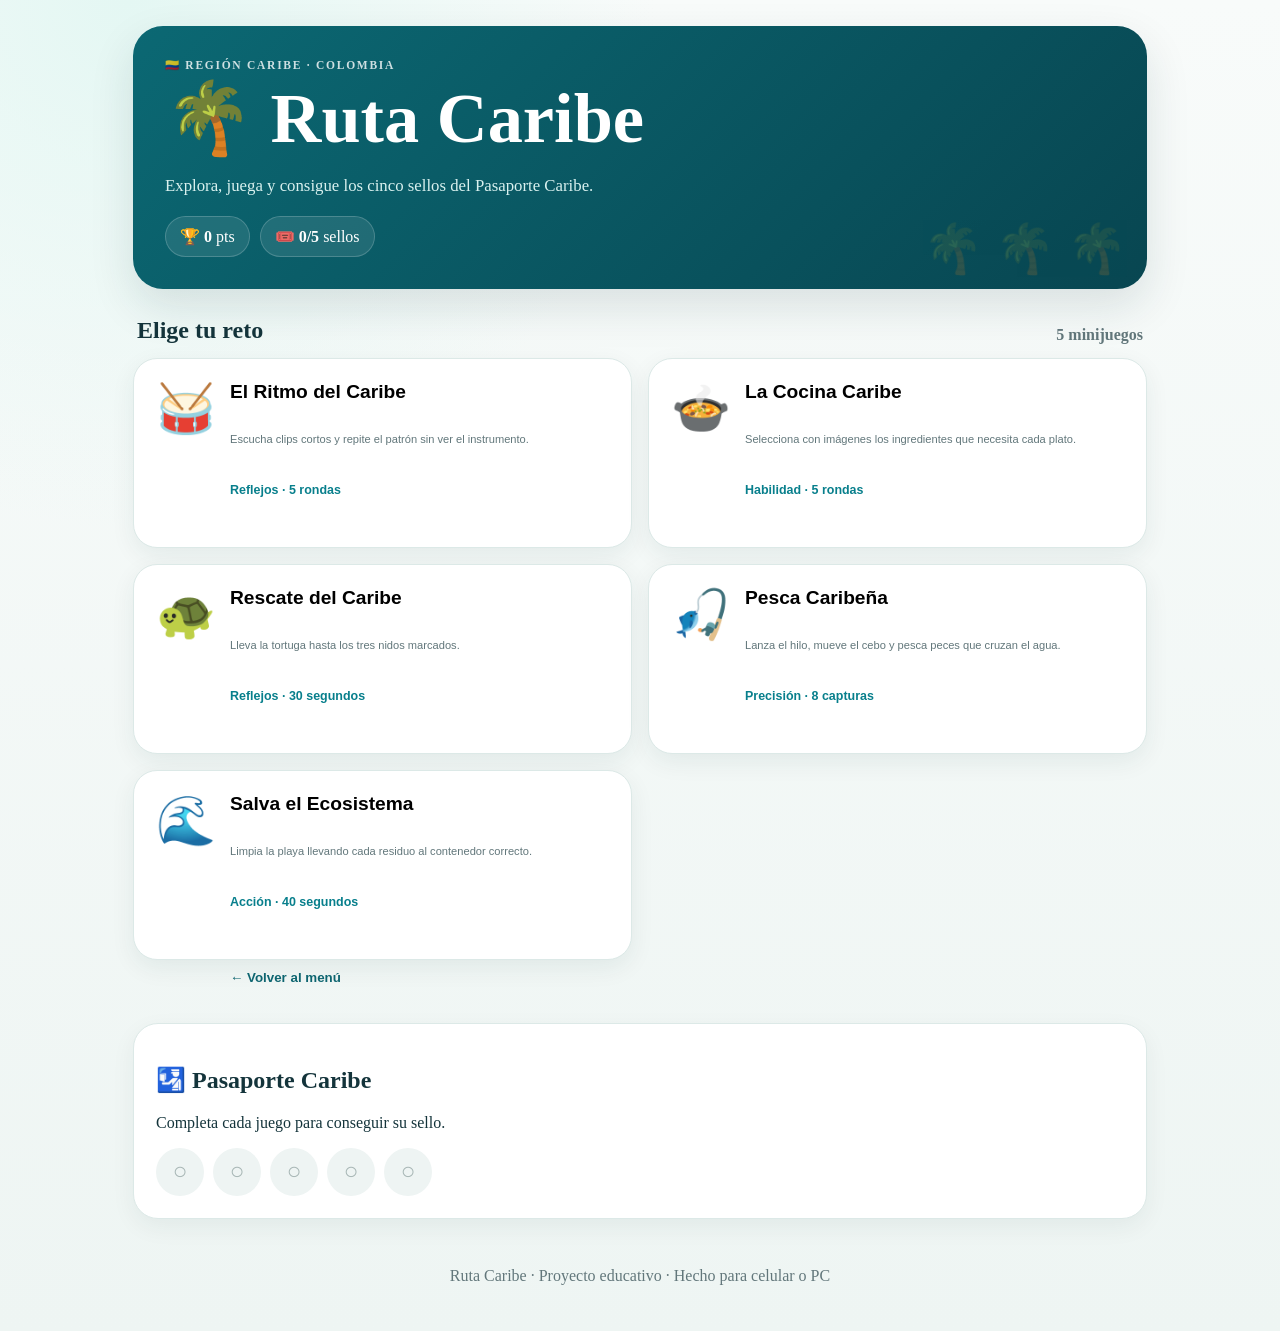
==== commit 0687462e: "Actualizar descripciones de los minijuegos" ====
--- a/index.html
+++ b/index.html
@@ -1 +1 @@
-<!doctype html><html lang="es"><head><meta charset="utf-8"><meta name="viewport" content="width=device-width,initial-scale=1"><meta name="theme-color" content="#087f8c"><title>Ruta Caribe · Juegos</title><link rel="stylesheet" href="style.css"></head><body><main><header class="hero"><div class="eyebrow">🇨🇴 REGIÓN CARIBE · COLOMBIA</div><h1>🌴 Ruta Caribe</h1><p>Explora, juega y consigue los cinco sellos del Pasaporte Caribe.</p><div class="hero-stats"><span>🏆 <b id="totalScore">0</b> pts</span><span>🎟️ <b id="progress">0/5</b> sellos</span></div></header><section id="menu"><div class="section-title"><h2>Elige tu reto</h2><span>5 minijuegos</span></div><div class="grid"><button class="game-card" data-game="ritmo"><span class="icon">🥁</span><b>El Ritmo del Caribe</b><small>Escucha ritmos reales y repítelos con los instrumentos guía.</small><em>Reflejos · 5 rondas</em></button><button class="game-card" data-game="cocina"><span class="icon">🍲</span><b>La Cocina Caribe</b><small>Cocina platos del Caribe controlando el punto de cada preparación.</small><em>Habilidad · 5 rondas</em></button><button class="game-card" data-game="rescate"><span class="icon">🐢</span><b>Rescate del Caribe</b><small>Arrastra la tortuga suavemente hasta los nidos.</small><em>Reflejos · 30 segundos</em></button><button class="game-card" data-game="pesca"><span class="icon">🎣</span><b>Pesca Caribeña</b><small>Lanza el hilo, mueve el cebo y pesca peces que cruzan el agua.</small><em>Precisión · 8 capturas</em></button><button class="game-card" data-game="eco"><span class="icon">🌊</span><b>Salva el Ecosistema</b><small>Clasifica residuos arrastrándolos al contenedor correcto.</small><em>Acción · 35 segundos</em></button></div></section><section id="game" class="hidden"><button id="back" class="back">← Volver al menú</button><div id="gameContent"></div></section><section class="passport"><div><h2>🛂 Pasaporte Caribe</h2><p>Completa cada juego para conseguir su sello.</p></div><div id="stamps"></div></section><footer>Ruta Caribe · Proyecto educativo · Hecho para celular o PC</footer></main><script src="app.js"></script></body></html>+<!doctype html><html lang="es"><head><meta charset="utf-8"><meta name="viewport" content="width=device-width,initial-scale=1"><meta name="theme-color" content="#087f8c"><title>Ruta Caribe · Juegos</title><link rel="stylesheet" href="style.css"></head><body><main><header class="hero"><div class="eyebrow">🇨🇴 REGIÓN CARIBE · COLOMBIA</div><h1>🌴 Ruta Caribe</h1><p>Explora, juega y consigue los cinco sellos del Pasaporte Caribe.</p><div class="hero-stats"><span>🏆 <b id="totalScore">0</b> pts</span><span>🎟️ <b id="progress">0/5</b> sellos</span></div></header><section id="menu"><div class="section-title"><h2>Elige tu reto</h2><span>5 minijuegos</span></div><div class="grid"><button class="game-card" data-game="ritmo"><span class="icon">🥁</span><b>El Ritmo del Caribe</b><small>Escucha clips cortos y repite el patrón sin ver el instrumento.</small><em>Reflejos · 5 rondas</em></button><button class="game-card" data-game="cocina"><span class="icon">🍲</span><b>La Cocina Caribe</b><small>Selecciona con imágenes los ingredientes que necesita cada plato.</small><em>Habilidad · 5 rondas</em></button><button class="game-card" data-game="rescate"><span class="icon">🐢</span><b>Rescate del Caribe</b><small>Lleva la tortuga hasta los tres nidos marcados.</small><em>Reflejos · 30 segundos</em></button><button class="game-card" data-game="pesca"><span class="icon">🎣</span><b>Pesca Caribeña</b><small>Lanza el hilo, mueve el cebo y pesca peces que cruzan el agua.</small><em>Precisión · 8 capturas</em></button><button class="game-card" data-game="eco"><span class="icon">🌊</span><b>Salva el Ecosistema</b><small>Limpia la playa llevando cada residuo al contenedor correcto.</small><em>Acción · 40 segundos</em></button></div></section><section id="game" class="hidden"><button id="back" class="back">← Volver al menú</button><div id="gameContent"></div></section><section class="passport"><div><h2>🛂 Pasaporte Caribe</h2><p>Completa cada juego para conseguir su sello.</p></div><div id="stamps"></div></section><footer>Ruta Caribe · Proyecto educativo · Hecho para celular o PC</footer></main><script src="app.js"></script></body></html>
--- a/style.css
+++ b/style.css
@@ -6,3 +6,43 @@
 .fishing-zone{height:390px;border-radius:24px;background:linear-gradient(#80d7e5 0 15%,#168da8 15% 100%);position:relative;overflow:hidden;touch-action:none;margin-top:18px}.boat{position:absolute;top:2%;left:45%;font-size:2.5rem}.rod{position:absolute;top:5%;left:50%;font-size:4rem;transform:rotate(-35deg)}.line{position:absolute;top:11%;left:50%;width:2px;background:#f7f2dc;transform:translateX(-50%);z-index:3}.bait{position:absolute;left:50%;top:72%;font-size:1.5rem;transform:translate(-50%,-50%);z-index:4}.swim-fish{position:absolute;left:-12%;font-size:2.3rem;animation:fishswim 4s linear infinite;z-index:2}@keyframes fishswim{0%{transform:translateX(0)}49%{transform:translateX(120vw)}50%{transform:translateX(120vw) scaleX(-1)}100%{transform:translateX(0) scaleX(-1)}}
 .eco-sort{height:360px;border-radius:24px;background:linear-gradient(#8fd9e7 0 58%,#d9c38b 58%);position:relative;overflow:hidden;margin-top:18px}.falling-trash{position:absolute;border:0;background:transparent;font-size:2.3rem;cursor:grab;z-index:3}.bins{position:absolute;bottom:12px;left:8px;right:8px;display:grid;grid-template-columns:repeat(3,1fr);gap:8px}.bin{border:0;border-radius:16px;padding:12px 6px;font-weight:900;background:#fff;cursor:pointer}.recycle{background:#e6f5f3}.organic{background:#eaf6e6}.trashbin{background:#f3eeee}
 @media(max-width:650px){.rhythm-pad{grid-template-columns:repeat(2,1fr)}.dish-photo{height:190px}.rescue-map,.fishing-zone,.eco-sort{height:330px}.bins{grid-template-columns:1fr}.bins .bin{padding:9px}}
+
+.instrument-list{display:grid;grid-template-columns:repeat(4,1fr);gap:10px;margin:12px 0 18px}.instrument-audio{border:1px solid #d7e7e5;background:#fff;border-radius:16px;padding:10px;display:grid;gap:4px;cursor:pointer}.instrument-audio span{font-size:1.7rem}.instrument-audio small{color:#087f8c;font-weight:800}.instrument-audio:active{transform:scale(.97)}
+.recipe-panel{background:#f5fbfa;border:1px solid #d7e7e5;border-radius:18px;padding:14px}.recipe-panel h3{margin:0 0 5px}.needed-list{display:flex;gap:7px;flex-wrap:wrap;align-items:center}.need{background:#dff2ee;border-radius:999px;padding:6px 9px;font-size:.82rem;font-weight:800}.ingredient-grid{display:grid;grid-template-columns:repeat(4,1fr);gap:10px;margin:16px 0}.ingredient-card{border:2px solid transparent;background:#fff;border-radius:16px;padding:7px;cursor:pointer;text-align:center;box-shadow:0 4px 12px #00000012}.ingredient-card img{width:100%;height:90px;object-fit:cover;border-radius:12px;display:block;margin-bottom:6px}.ingredient-card.selected{border-color:#087f8c;background:#e7f7f3;transform:translateY(-2px)}
+.mission-box{display:grid;gap:5px;background:#eaf7f5;border-left:5px solid #087f8c;border-radius:14px;padding:12px 14px;margin:14px 0}.mission-box small{color:#52696d}.rescue-map{background:linear-gradient(#69cfe3 0 48%,#e6d19a 48% 100%);box-shadow:inset 0 0 0 3px #ffffff55}.sea-label,.beach-label{position:absolute;font-weight:900;letter-spacing:.12em;color:#fff8;pointer-events:none}.sea-label{top:10px;left:16px}.beach-label{bottom:12px;right:16px;color:#765f35aa}.nest{display:grid;gap:2px;justify-items:center;background:#ffffffaa;border-radius:14px;padding:5px 8px}.nest b{font-size:.68rem;color:#694f2d}.nest.saved{opacity:.45;filter:saturate(.2)}.rescue-rock{opacity:.55}.rescue-progress{display:flex;justify-content:space-between;margin-top:12px;font-weight:900}
+.line{background:#fff4cf;box-shadow:0 0 2px #173b45;z-index:3}.cast-guide{position:absolute;top:46%;left:50%;transform:translate(-50%,-50%);background:#073d48cc;color:#fff;padding:9px 13px;border-radius:999px;font-weight:800;z-index:5}.cast-guide.hidden{display:none}.fishing-card p{margin-bottom:8px}.swim-fish{pointer-events:none}.fish-controls{display:flex;gap:10px;flex-wrap:wrap;margin-top:12px}
+.eco-card{overflow:hidden}.eco-mission{margin-bottom:10px}.eco-sort{height:420px;background:linear-gradient(#75d2e3 0 55%,#e3cf96 55% 100%);box-shadow:inset 0 0 0 3px #ffffff44}.eco-sort:after{content:"🌴  🌴  🌴";position:absolute;top:5px;right:14px;font-size:1.6rem;opacity:.75}.eco-title{position:absolute;top:10px;left:14px;color:#fff;font-weight:900;letter-spacing:.08em;text-shadow:0 2px 3px #175e69}.falling-trash{transition:transform .12s}.falling-trash.dragging{transform:scale(1.25);cursor:grabbing}.bins{bottom:12px}.bin{min-height:78px;display:grid;place-items:center;gap:2px;border:2px solid #ffffffaa;box-shadow:0 4px 10px #00000018}.bin strong{font-size:1.6rem}.bin span{font-size:.78rem}.meter{height:16px;border-radius:99px;background:#dfe9e8;overflow:hidden;margin-top:8px}.meter i{display:block;height:100%;background:#4aa27b;transition:width .2s}
+@media(max-width:650px){.instrument-list{grid-template-columns:repeat(2,1fr)}.ingredient-grid{grid-template-columns:repeat(2,1fr)}.ingredient-card img{height:95px}.eco-sort{height:360px}}
+
+/* ===== REDISEÑO DE INTERFAZ ===== */
+:root{--ink:#14343b;--muted:#62777b;--paper:#ffffff;--soft:#f3f8f7;--line:#dce9e7;--accent:#087f8c;--accent2:#0e6570;--sand:#f3dfad;--shadow:0 18px 45px rgba(20,52,59,.12)}
+*{box-sizing:border-box}
+body{background:radial-gradient(circle at 10% 0%,#e4f7f3 0,transparent 30%),linear-gradient(180deg,#f8fbfa,#eef5f3);color:var(--ink)}
+main{max-width:1050px;margin:auto;padding:18px}
+.hero{position:relative;overflow:hidden;border-radius:30px;padding:32px;background:linear-gradient(135deg,#0b6873,#084651);color:#fff;box-shadow:var(--shadow);margin-bottom:28px}
+.hero:after{content:"🌴  🌴  🌴";position:absolute;right:20px;bottom:12px;font-size:3rem;opacity:.18}
+.hero h1{font-size:clamp(2.2rem,7vw,4.4rem);margin:5px 0}
+.hero p{max-width:600px;color:#d9f1ef;font-size:1.05rem}
+.eyebrow,.game-kicker{font-size:.72rem;font-weight:900;letter-spacing:.15em;opacity:.8}
+.hero-stats{display:flex;gap:10px;flex-wrap:wrap;margin-top:20px}.hero-stats span{background:#ffffff18;border:1px solid #ffffff30;padding:10px 14px;border-radius:999px}
+.section-title{display:flex;justify-content:space-between;align-items:end;gap:10px;margin:20px 4px 14px}.section-title h2{margin:0}.section-title span{color:var(--muted);font-weight:800}
+.grid{display:grid;grid-template-columns:repeat(2,1fr);gap:16px}
+.game-card{min-height:190px;text-align:left;border:1px solid var(--line);border-radius:24px;background:#fff;padding:22px;display:grid;grid-template-columns:auto 1fr;column-gap:14px;box-shadow:0 8px 25px rgba(20,52,59,.07);cursor:pointer;transition:.18s}
+.game-card:hover{transform:translateY(-4px);box-shadow:var(--shadow);border-color:#b7dcd8}.game-card:active{transform:scale(.99)}
+.game-card .icon{grid-row:span 3;font-size:3rem}.game-card b{font-size:1.2rem}.game-card small{color:var(--muted);line-height:1.45}.game-card em{font-style:normal;color:var(--accent);font-size:.78rem;font-weight:900;margin-top:8px}
+#game{max-width:820px;margin:auto}.card{background:#fff;border:1px solid var(--line);border-radius:28px;padding:22px;box-shadow:var(--shadow)}
+.game-head{display:flex;justify-content:space-between;align-items:center;gap:15px}.game-head h2{margin:3px 0;font-size:clamp(1.4rem,4vw,2rem)}.badge{white-space:nowrap;background:#e7f5f2;color:var(--accent2);border-radius:999px;padding:9px 12px;font-weight:900}
+.back{border:0;background:transparent;color:var(--accent2);font-weight:900;padding:10px 0;cursor:pointer}.passport{margin:28px 0;padding:22px;border-radius:25px;background:#fff;border:1px solid var(--line);box-shadow:0 8px 25px rgba(20,52,59,.06)}
+.stamp-row{display:flex;gap:9px;flex-wrap:wrap}.stamp{width:48px;height:48px;border-radius:50%;display:grid;place-items:center;background:#eef4f3;color:#a7b6b5;font-size:1.5rem}.stamp.done{background:#dff2ee;color:var(--accent)}
+.howto{display:grid;grid-template-columns:auto 1fr;gap:7px 12px;background:#f4f9f8;border:1px solid var(--line);padding:15px;border-radius:18px;margin:18px 0}.howto strong{color:var(--accent2)}.howto span{color:var(--muted)}
+.subhead{display:flex;justify-content:space-between;align-items:center;margin:16px 0 9px}.subhead h3{margin:0}.subhead span{font-size:.75rem;color:var(--muted);font-weight:900}
+.listen-box{height:175px!important;border:1px solid #245963!important;box-shadow:inset 0 0 40px #062d34!important;position:relative;gap:5px}.sound-orb{width:70px;height:70px;border-radius:50%;display:grid;place-items:center;background:#d9f3ef;color:var(--accent2);font-size:2rem;box-shadow:0 0 0 8px #ffffff12}.listen-box.beat .sound-orb{transform:scale(1.18);box-shadow:0 0 0 14px #ffffff18}.instrument-audio{min-height:120px!important;border:1px solid var(--line)!important;box-shadow:0 6px 16px rgba(20,52,59,.06)}.instrument-audio:disabled{opacity:.45}.rhythm-pad{gap:12px!important}.rhythm-btn{min-height:105px!important;border:2px solid var(--line)!important;box-shadow:0 6px 14px rgba(20,52,59,.06)}.rhythm-btn.active{border-color:var(--accent)!important;box-shadow:0 0 0 5px #087f8c22!important}
+.kitchen-card,.rescue-card,.fishing-card,.eco-card{overflow:hidden}.dish-photo{height:260px!important}.recipe-panel{display:grid;gap:10px}.ingredient-card{min-height:145px}.ingredient-card img{height:100px!important}
+.rescue-map{height:430px!important}.rescue-map:after{content:"🌴        🌴";position:absolute;right:12px;top:8px;font-size:2rem;opacity:.3}.turtle{filter:drop-shadow(0 4px 4px #0004)}
+.fishing-zone{height:430px!important;background:linear-gradient(#75d8e8 0 14%,#0c829e 14% 100%)!important}.fishing-zone:after{content:"≈  ≈  ≈  ≈  ≈";position:absolute;left:0;right:0;top:18%;color:#b5eef2;font-size:1.5rem;letter-spacing:.4em;opacity:.35}.fish-controls .primary{flex:1;min-width:170px}
+.eco-sort{height:430px!important}.falling-trash{filter:drop-shadow(0 4px 3px #0004)}.bin{min-height:95px!important}
+.feedback{margin-top:14px;border-radius:14px;padding:12px 14px;background:#f4f9f8;border:1px solid var(--line);font-weight:900}
+.primary{border:0;border-radius:14px;cursor:pointer;box-shadow:0 7px 16px rgba(8,127,140,.18)}.big-action{min-height:52px}
+footer{text-align:center;color:var(--muted);padding:20px}
+@media(max-width:700px){main{padding:10px}.hero{padding:24px;border-radius:24px}.grid{grid-template-columns:1fr}.game-card{min-height:155px}.card{padding:15px;border-radius:22px}.game-head{align-items:flex-start}.instrument-list{grid-template-columns:repeat(2,1fr)}.dish-photo{height:210px!important}.rescue-map,.fishing-zone,.eco-sort{height:360px!important}.howto{grid-template-columns:1fr}.howto span{margin-bottom:5px}}
+@media(max-width:390px){.instrument-list{grid-template-columns:1fr 1fr}.rhythm-pad{grid-template-columns:1fr 1fr}.game-card{padding:17px}.game-card .icon{font-size:2.4rem}}
